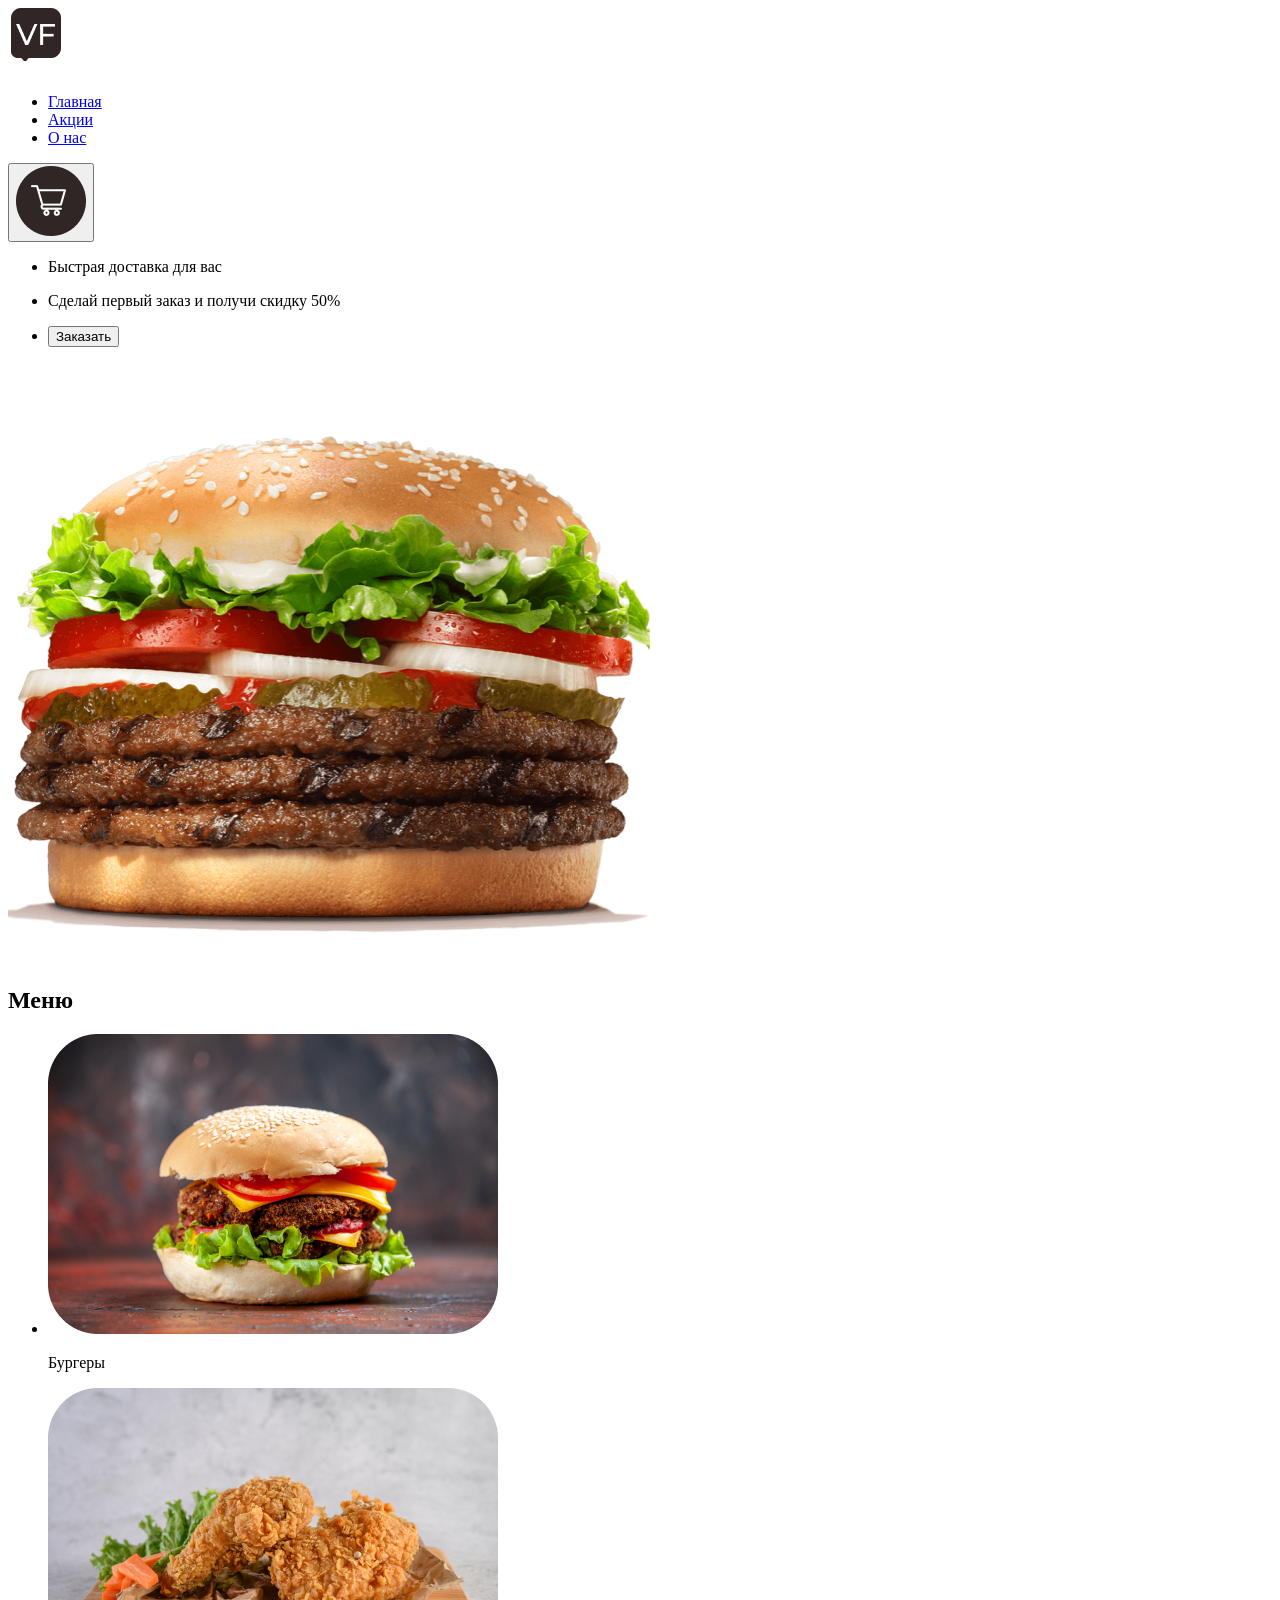
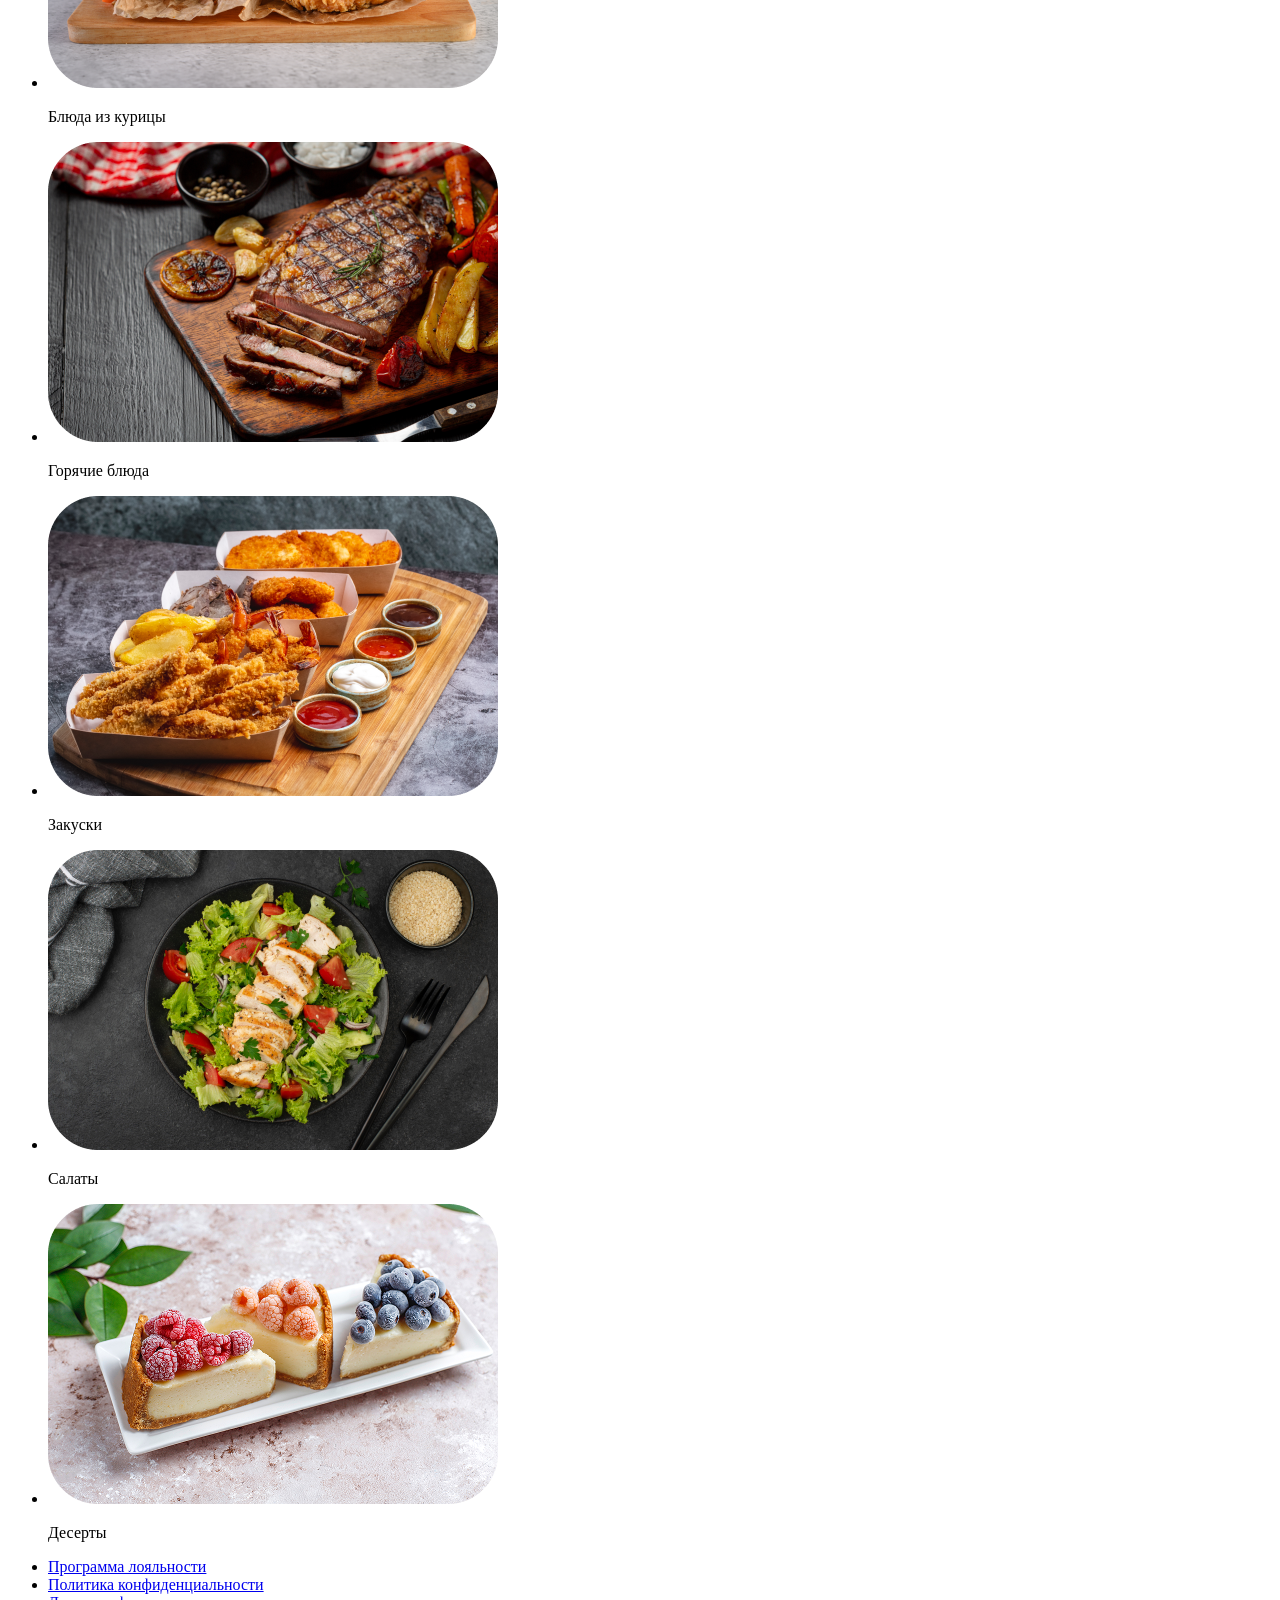
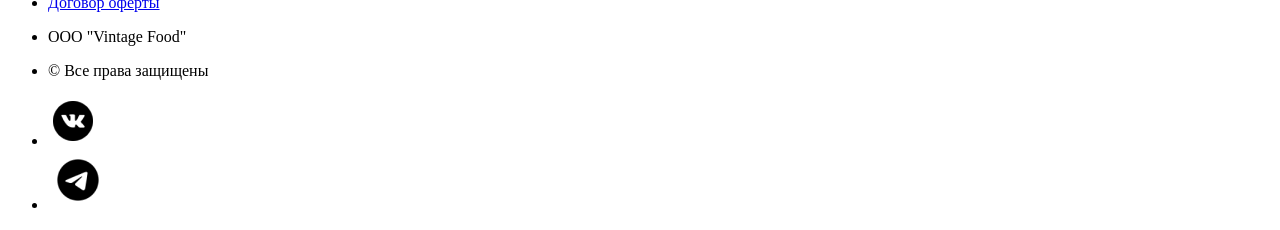
==== project_burger/index.html @ 18a3f458 "html part done" ====
<!DOCTYPE html>
<html lang="en">
<head>
    <meta charset="UTF-8">
    <meta name="viewport" content="width=device-width, initial-scale=1.0">
    <title>Vintage Food</title>
</head>
<body>
    <header class="page_header"> <!--шапка страницы-->
        <nav class="navigation">
            <a href="#"> <!--заглушка ссылки-->
                <img src="images/icon.png" alt="">
            </a>

            <ul class="navigation_list"> <!--список верхний-->
                <li>
                    <a href="#" class="navigation_title_main">Главная</a>
                </li>
                <li>
                    <a href="#" class="navigation_title_main">Акции</a>
                </li>
                <li>
                    <a href="#" class="navigation_title_main">О нас</a>
                </li>
            </ul>

            <button class="navigation_button" type="button">
                <img src="images/cart.png" class="nav_menu_cart_img">
            </button>
        </nav>
        
        <div class="container_page_header"> <!--отдельный контейнер-->
            <ul class="text_header_list">
                <li>
                    <p class="text_header">Быстрая доставка для вас</p>
                </li>
                <li>
                    <p class="text_header_discount">Сделай первый заказ и получи скидку 50%</p>
                </li>
                <li>
                    <button class="container_button_header" type="button">Заказать</button>
                </li>
            </ul>
            <div>
                <img src="images/photo_burger.png" width="642" height="600">
            </div>
        </div>
    </header>

    <main class="page_main"> <!--основная часть страницы-->
        <section class="container_catalog"> <!--Создаем секцию для каталога-->
            <h1 class="catalog_title">Меню</h1>
            <ul class="catalog_list">
                <li class="catalog_item">
                    <img src="images/pic_burger.png" width="450" height="300">
                    <p class="catalog_text">Бургеры</p>
                </li>
                <li class="catalog_item">
                    <img src="images/pic_chicken.png" width="450" height="300">
                    <p class="catalog_text">Блюда из курицы</p>
                </li>
                <li class="catalog_item">
                    <img src="images/pic_meals.png" width="450" height="300">
                    <p class="catalog_text">Горячие блюда</p>
                </li>
                <li class="catalog_item">
                    <img src="images/pic_snack.png" width="450" height="300">
                    <p class="catalog_text">Закуски</p>
                </li>
                <li class="catalog_item">
                    <img src="images/pic_salad.png" width="450" height="300">
                    <p class="catalog_text">Салаты</p>
                </li>
                <li class="catalog_item">
                    <img src="images/pic_desserts.png" width="450" height="300">
                    <p class="catalog_text">Десерты</p>
                </li>
            </ul>
        </section>
    </main>

    <footer class="page_footer"> <!--подвал страницы-->
        <ul class="footer_list">
            <li>
                <a href="#" class="footer_title">Программа лояльности</a>
            </li>
            <li>
                <a href="#" class="footer_title">Политика конфиденциальности</a>
            </li>
            <li>
                <a href="#" class="footer_title">Договор оферты</a>
            </li>
        </ul>

        <ul class="footer_page_text">
            <li>
                <p class="footer_text">ООО "Vintage Food"</p>
            </li>
            <li>
                <p class="footer_text">© Все права защищены</p>
            </li>
        </ul>

        <ul class="footer_contacts">
            <li>
                <a href="#">
                    <img src="images/VK_Circled.png" width="50" height="50">
                </a>
            </li>
            <li>
                <a href="#">
                    <img src="images/Telegram.png" width="60" height="60">
                </a>
            </li>
        </ul>
    </footer>
</body>
</html>
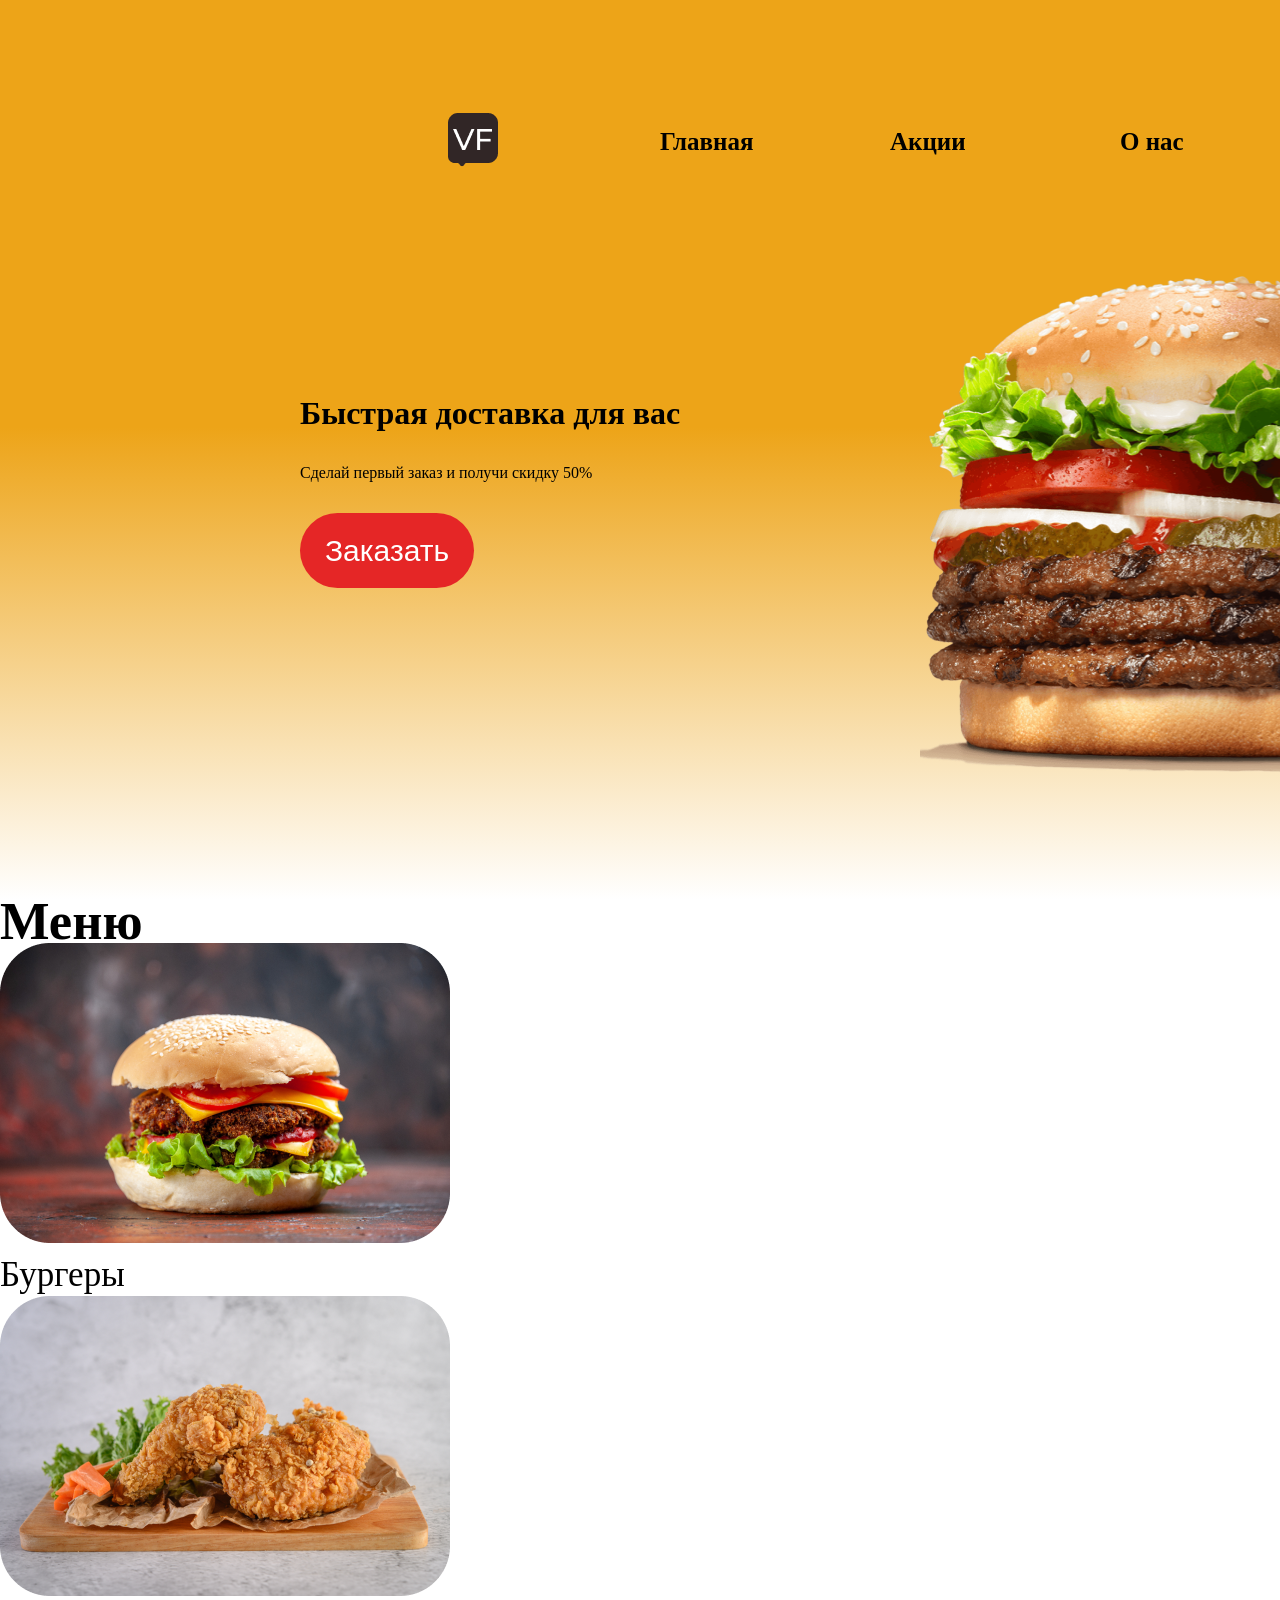
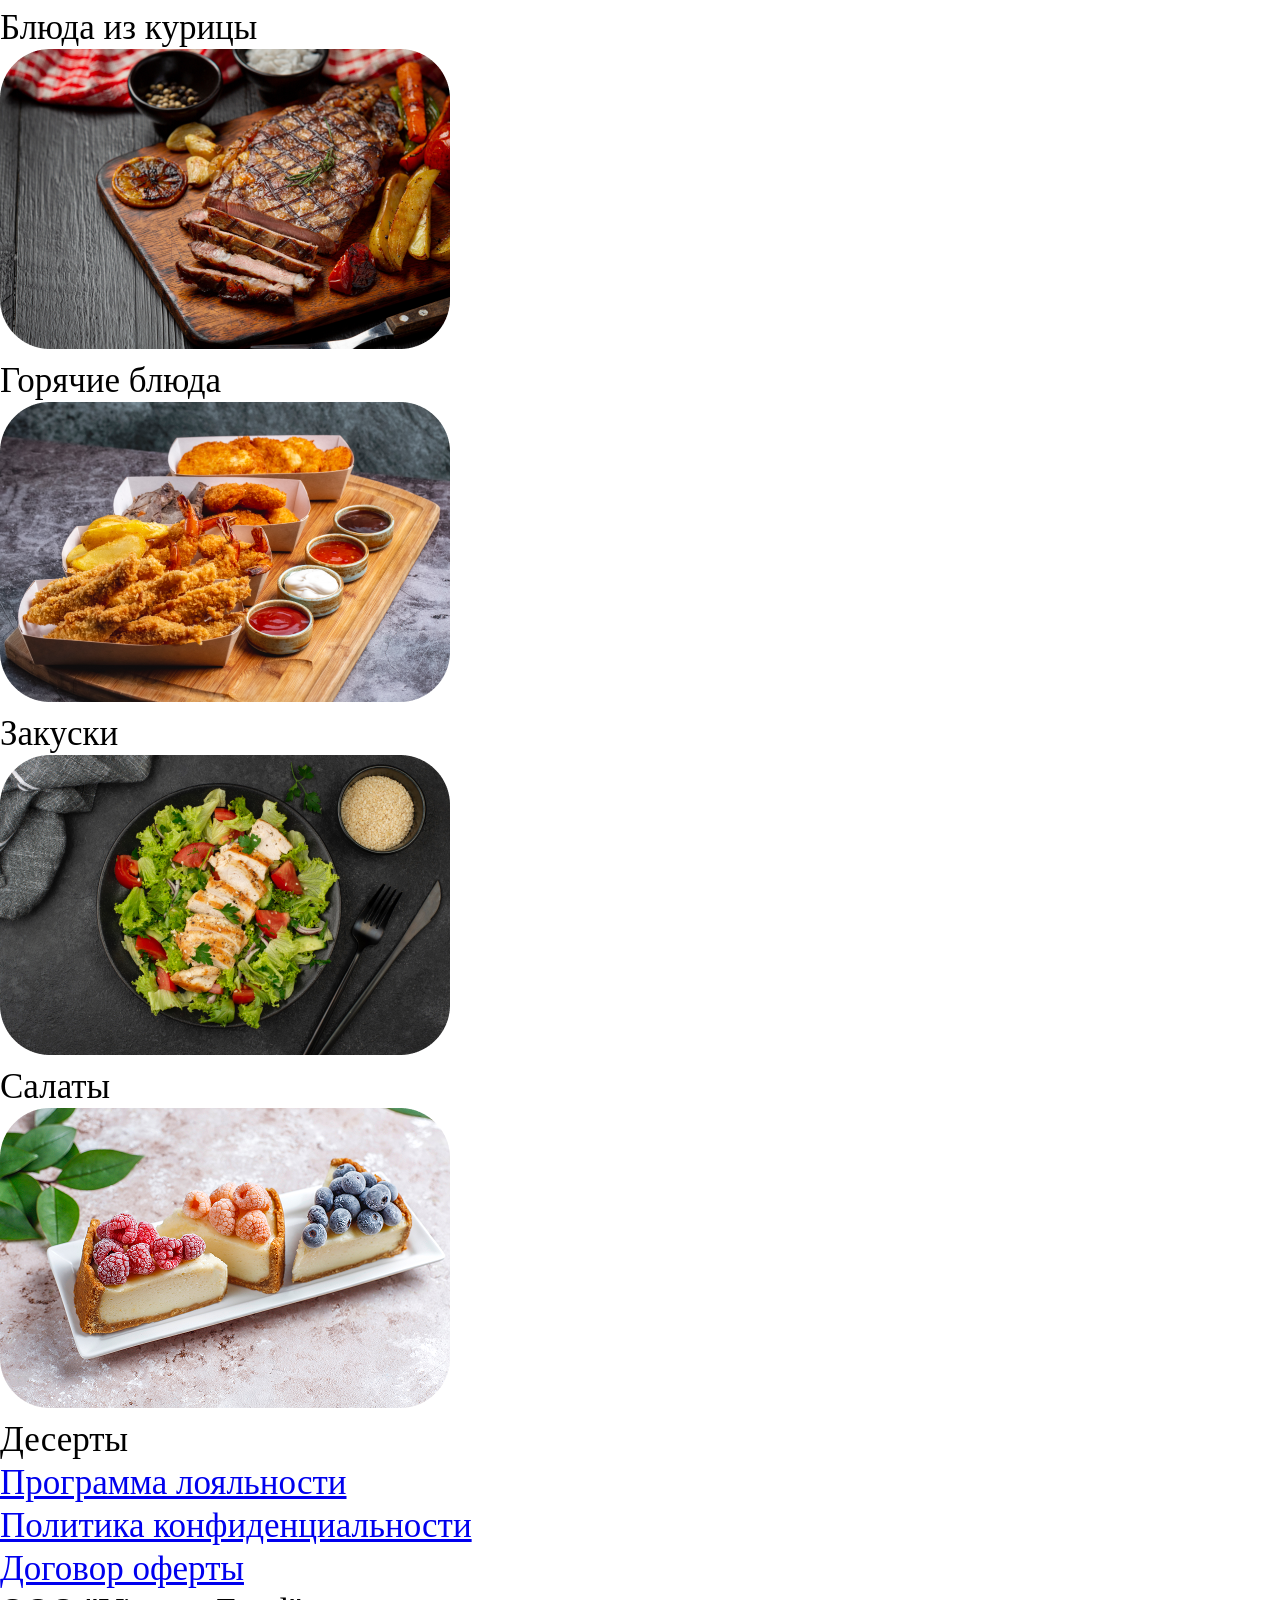
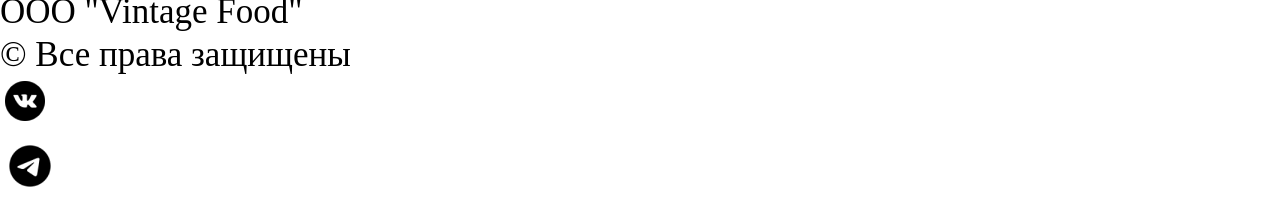
==== commit 1e00c1f8: "header part styles done" ====
--- a/project_burger/index.html
+++ b/project_burger/index.html
@@ -3,15 +3,16 @@
 <head>
     <meta charset="UTF-8">
     <meta name="viewport" content="width=device-width, initial-scale=1.0">
+    <link rel="stylesheet" href="style.css">
     <title>Vintage Food</title>
 </head>
 <body>
     <header class="page_header"> <!--шапка страницы-->
         <nav class="navigation">
             <a href="#"> <!--заглушка ссылки-->
-                <img src="images/icon.png" alt="">
+                <img src="images/icon.png" alt="" class="logo">
             </a>
-
+            
             <ul class="navigation_list"> <!--список верхний-->
                 <li>
                     <a href="#" class="navigation_title_main">Главная</a>
--- a/project_burger/style.css
+++ b/project_burger/style.css
@@ -0,0 +1,116 @@
+* {
+    padding: 0; /* отменяем отступы внутри элементов */
+    margin: 0; /* отменяем отступы вокруг элементов */
+    box-sizing: border-box; /* включает padding и border ВНУТРЬ заданной ширины */
+}
+
+html {
+    height: 100%;
+}
+
+body{
+    margin: 0 auto; /* отступ снизу и сверху, автомат. выравнивание (по горизонтали)*/
+    height: 100%; /* высота элемента body от высоты родительского эл-та */
+    flex-direction: column; /* вертикальное направление главной оси контейнера */ 
+    font-weight: 500;
+    font-size: 35px;
+    line-height: 43px; /* расстояние между строками */
+    color: black;
+    background-color: white;
+}
+
+/* -------- шапка ---------*/
+
+.page_header{
+    width: 1900px;
+    min-height: 900px;
+    background: linear-gradient(180deg, #EDA418 47.5%, rgba(237, 164, 24, 0) 100%);
+}
+
+.navigation{
+    display: flex; 
+    flex-wrap: wrap; /* переносит эл-ты на новую строку, если не помещаются */
+    justify-content: center; /* чтобы все эл-ты располагались в центре*/
+    min-height: 70px;
+    padding-top: 105px; 
+    padding-right: 65px;
+}
+
+.logo{
+    display: block; /* элемент logo как блочный элемент*/
+    margin-top: 8px;
+
+}
+
+.navigation_list{
+    display: flex;
+    flex-wrap: wrap;
+    gap: 30px; /* промежуток между элементами */
+    margin: auto 0;
+    padding: 0;
+    margin-left: 149px;
+    list-style: none; /* удаляет маркеры списка из элементов */
+}
+
+.navigation_title_main{
+    display: block;
+    min-width: 200px;
+    font-weight: 700;
+    font-size: 25px;
+    line-height: 30px;
+    text-decoration: none; /* убрать подчеркивания*/
+    color: black;
+}
+
+.navigation_button{
+    display: inline-block; /* элемент как встроенный блок*/
+    width: 70px;
+    height: 70px;
+    background-color: black;
+    border: none; /* удаляет границу у элемента*/
+    border-radius: 100px;
+}
+.container_page_header{
+    display: flex;
+    padding-top: 25px;
+    gap: 20px;
+    padding-left: 300px;
+}
+.text_header_list{
+    width: 600px;
+    margin: 0;
+    padding: 0;
+    list-style: none;
+}
+.text_header{
+    margin: 0;
+    padding: 0;
+    padding-top: 190px;
+    font-weight: 800;
+    font-size: 32px;
+    line-height: 40px;
+}
+.text_header_discount{
+    margin: 0;
+    padding: 0;
+    padding-top: 30px;
+    padding-bottom: 30px;
+    font-weight: 400;
+    font-size: 16px;
+    line-height: 20px;
+}
+.container_button_header{
+    display: block;
+    margin: 0;
+    padding: 25px;
+    font-weight: 400;
+    font-size: 30px;
+    line-height: 25px;
+    color: white;
+    background: #E52626;
+    border-radius: 50px;
+    border: none;
+}
+
+/* -------- основная часть (меню) ---------*/
+
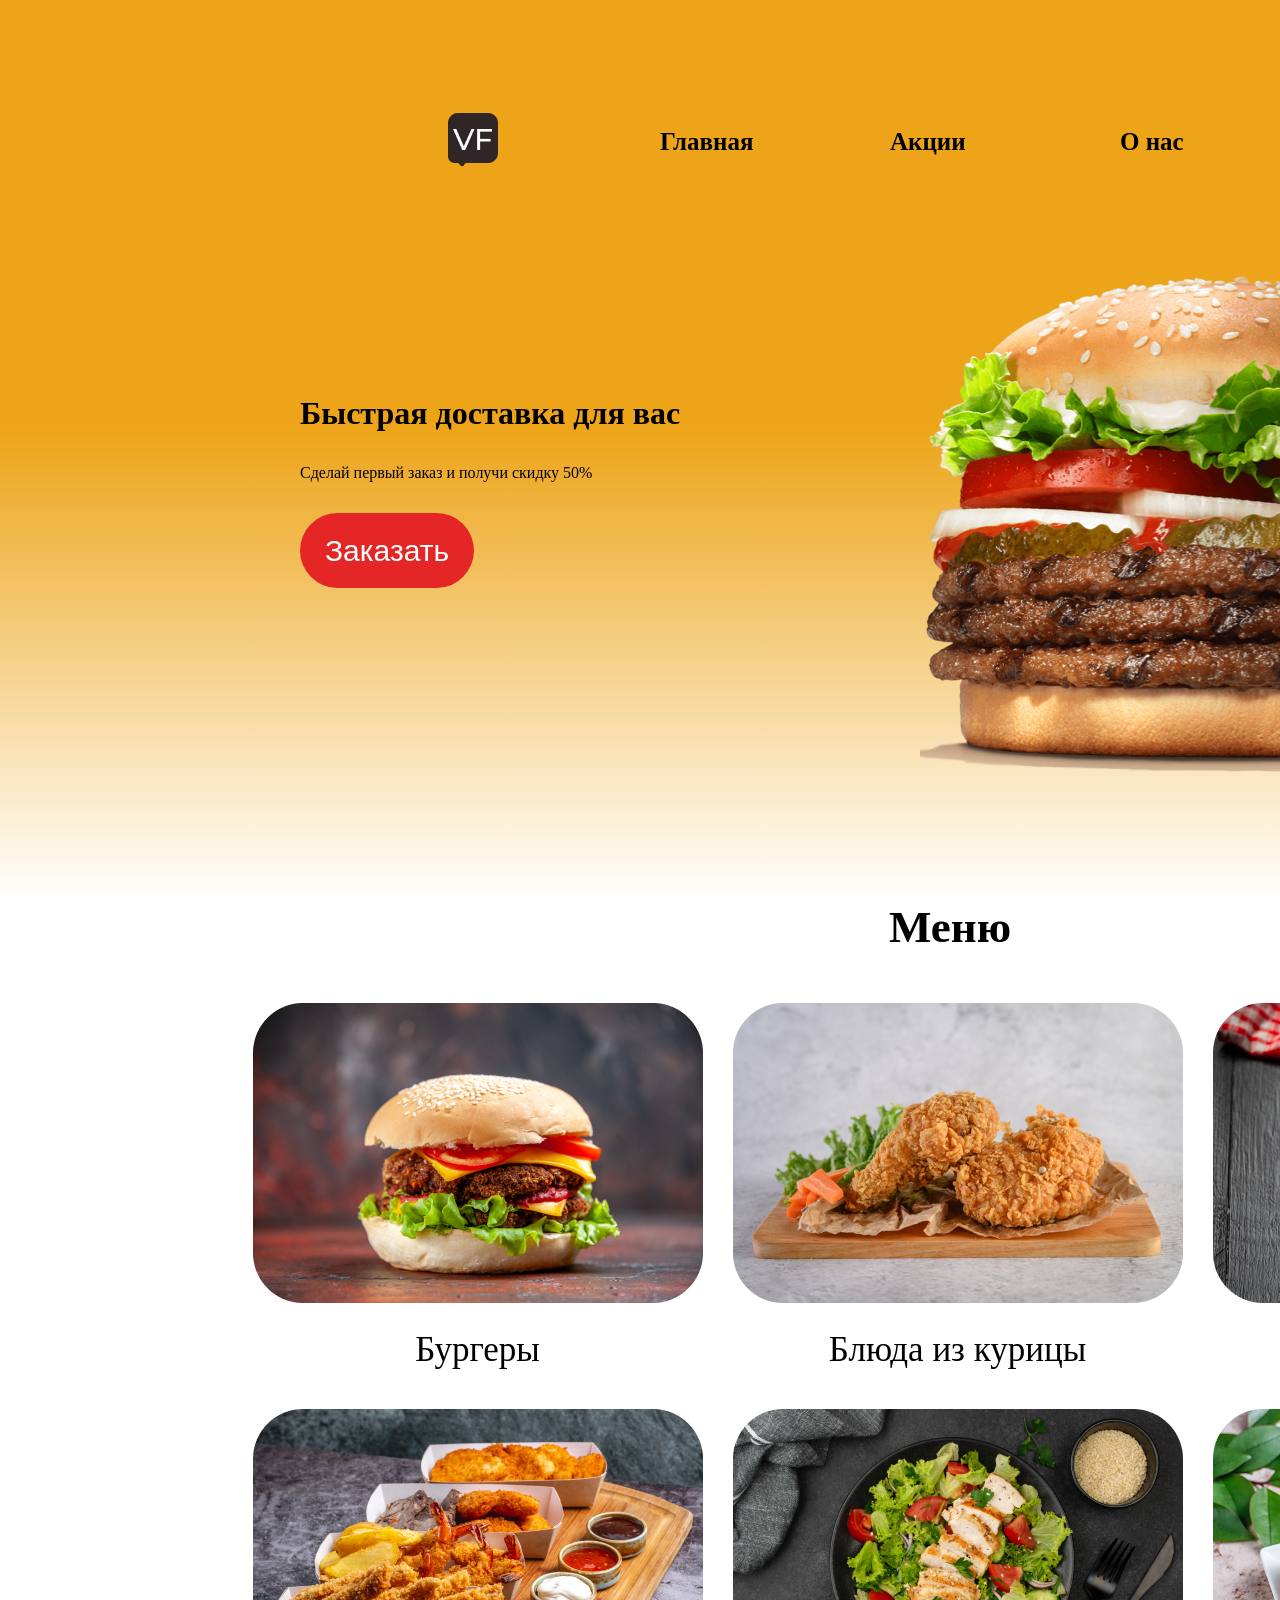
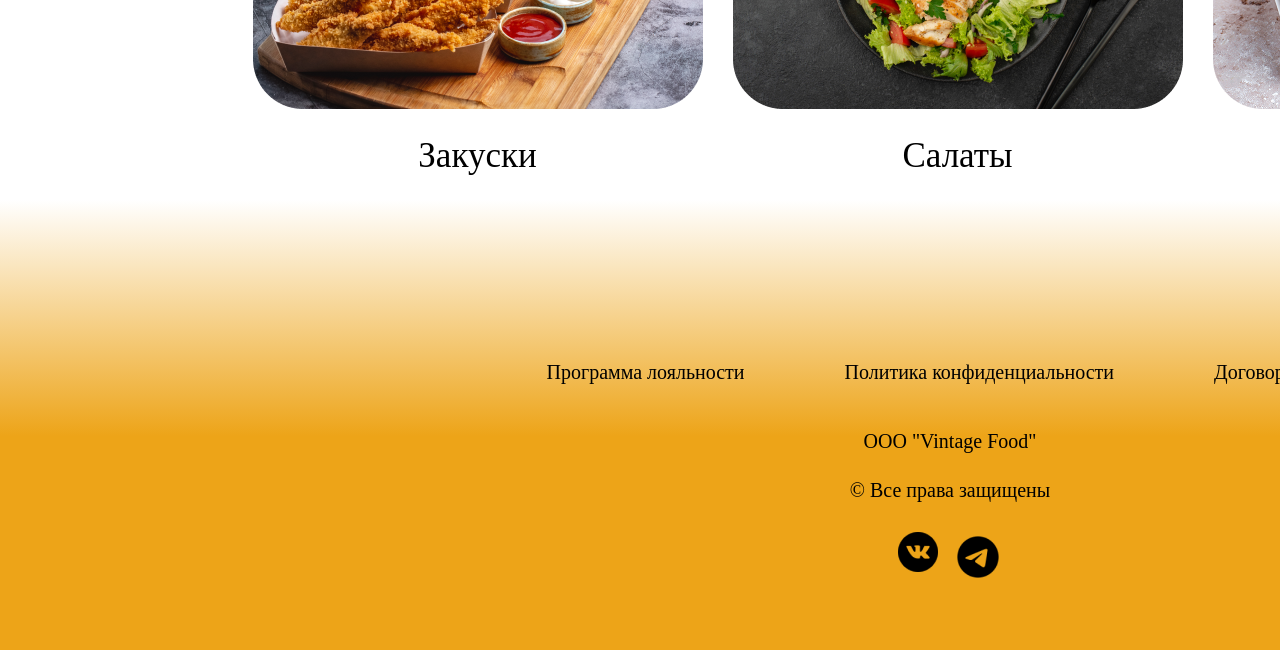
==== commit b96ef152: "footer part done" ====
--- a/project_burger/index.html
+++ b/project_burger/index.html
@@ -105,12 +105,12 @@
         <ul class="footer_contacts">
             <li>
                 <a href="#">
-                    <img src="images/VK_Circled.png" width="50" height="50">
+                    <img src="images/VK_Circled.png" width="50" height="50" class="footer_images">
                 </a>
             </li>
             <li>
                 <a href="#">
-                    <img src="images/Telegram.png" width="60" height="60">
+                    <img src="images/Telegram.png" width="60" height="60" class="footer_images">
                 </a>
             </li>
         </ul>
--- a/project_burger/style.css
+++ b/project_burger/style.css
@@ -114,3 +114,102 @@
 
 /* -------- основная часть (меню) ---------*/
 
+.page_main{
+    width: 1900px;
+    min-height: 900px;
+    background: white;
+    text-align: center;
+}
+
+.container_catalog{
+    display: flex; 
+    flex-wrap: wrap;
+    justify-content: center; 
+}
+
+.catalog_title{
+    margin: 0;
+    padding: 0;
+    color: black;
+    font-weight: 600;
+    font-size: 45px;
+    line-height: 55px;
+}
+
+.catalog_list{
+    display: flex; 
+    flex-wrap: wrap;
+    justify-content: center;
+    margin: 0;
+    margin-left: 15px; 
+    gap: 38px 30px;
+    margin-top: 48px;
+    list-style: none;
+}
+
+.catalog_text{
+    margin: 0;
+    padding: 0;
+    padding-top: 15px;
+    font-weight: 500;
+    font-size: 35px;
+    line-height: 43px;
+    color: black;
+}
+
+/* -------- футер (подвал) страницы ---------*/
+
+.page_footer{
+    width: 1900px;
+    min-height: 450px;
+    background: linear-gradient(0deg, #EDA418 47.5%, rgba(237, 164, 24, 0) 100%);
+    text-align: center;
+}
+
+.footer_list{
+    display: flex; 
+    flex-wrap: wrap;
+    margin: 0;
+    padding: 0;
+    padding-top: 160px;
+    font-weight: 400;
+    font-size: 20px;
+    line-height: 24px;
+    justify-content: center;
+    list-style: none;
+    gap: 100px;
+}
+
+.footer_title{
+    margin: 0;
+    padding: 0;
+    color: black;
+    text-decoration: none;
+}
+
+.footer_page_text{
+    margin: 0;
+    padding: 0;
+    padding-top: 20px;
+    font-weight: 500;
+    font-size: 20px;
+    line-height: 24px;
+    list-style: none; 
+}
+
+.footer_text{
+    padding-top: 25px;
+}
+
+.footer_contacts{
+    display: flex;
+    flex-wrap: wrap;
+    gap: 5px;
+    justify-content: center;
+    list-style: none;
+    padding-top: 25px;
+}
+
+.footer_images{
+    display: block;
+}
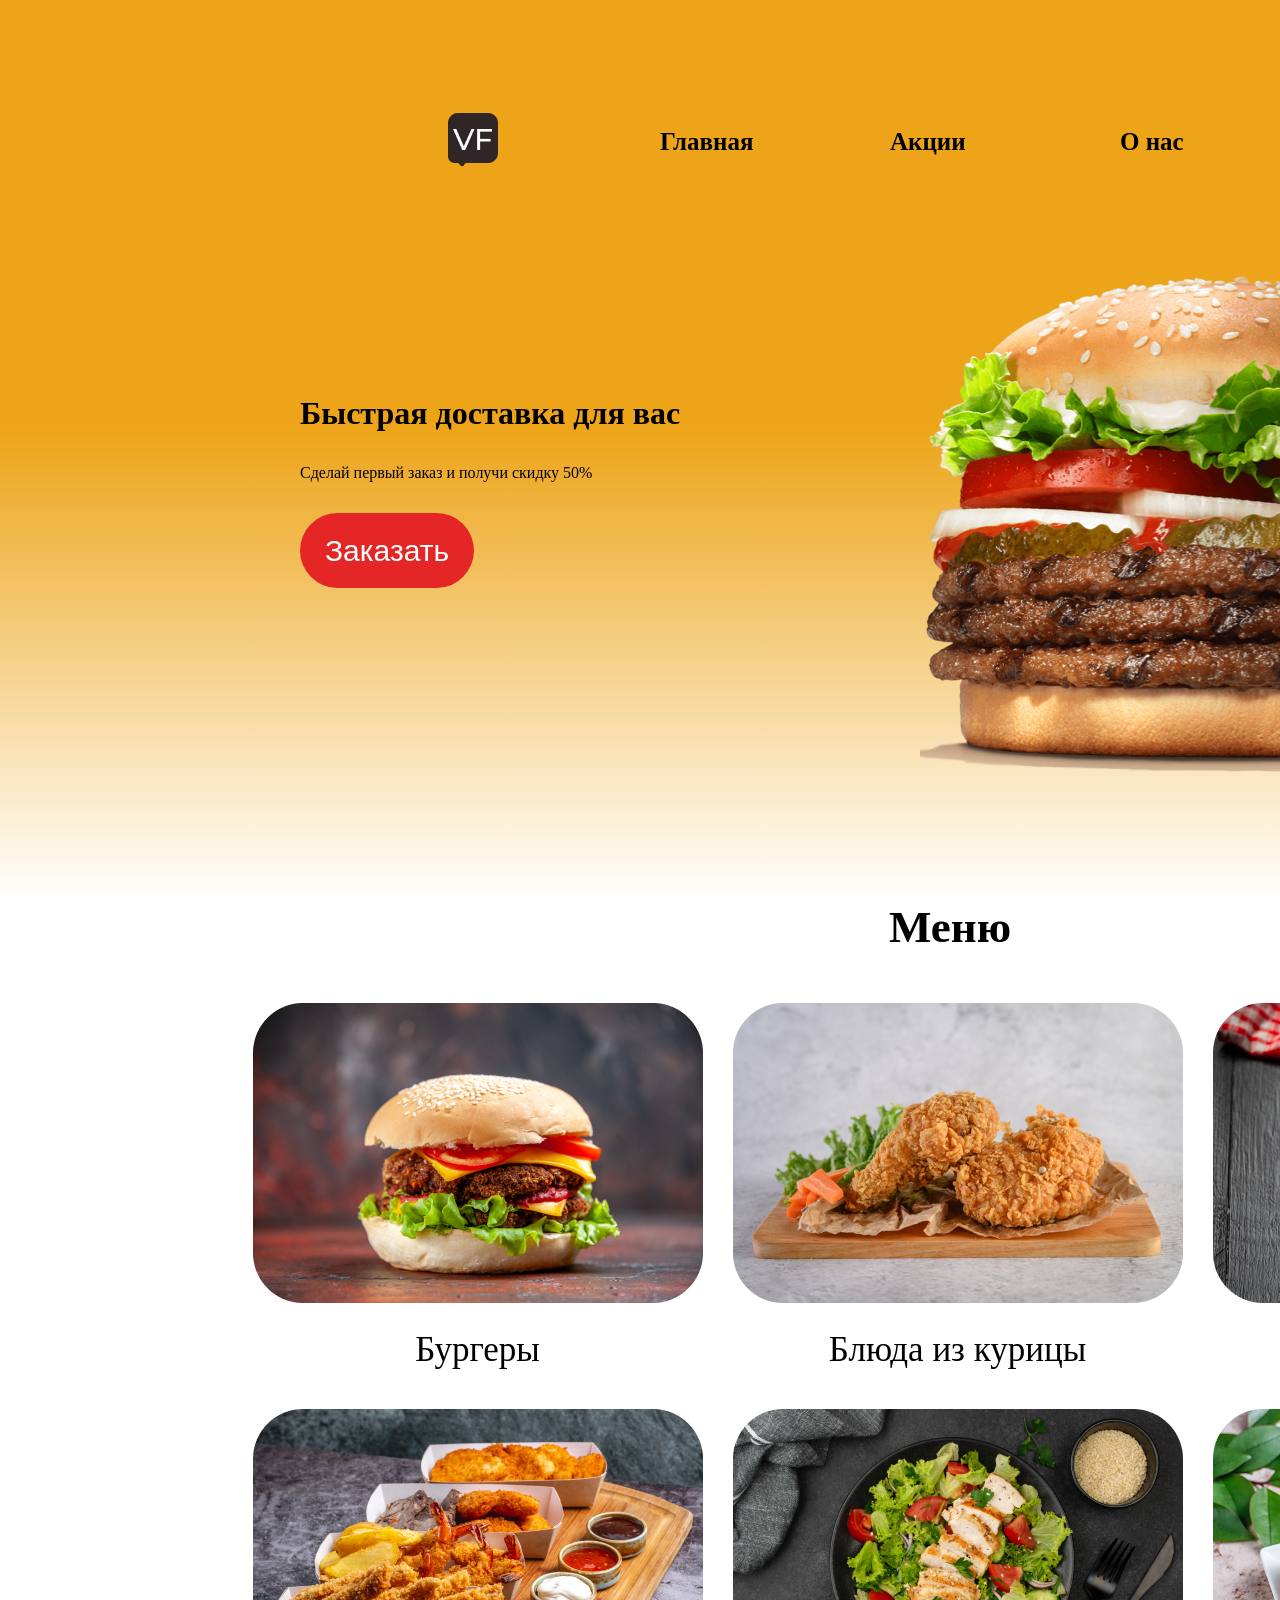
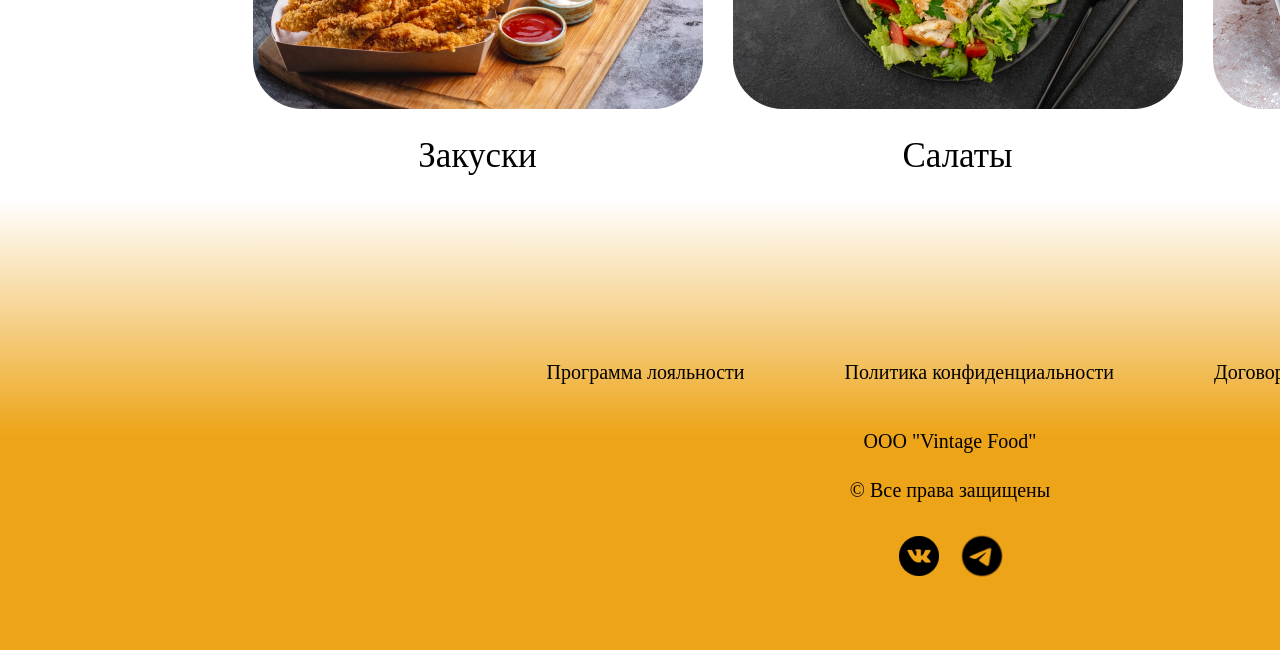
==== commit 7c2723f8: "small fix (icons)" ====
--- a/project_burger/index.html
+++ b/project_burger/index.html
@@ -105,12 +105,12 @@
         <ul class="footer_contacts">
             <li>
                 <a href="#">
-                    <img src="images/VK_Circled.png" width="50" height="50" class="footer_images">
+                    <img src="images/VK_Circled.png" width="50" height="50" class="footer_images_vk">
                 </a>
             </li>
             <li>
                 <a href="#">
-                    <img src="images/Telegram.png" width="60" height="60" class="footer_images">
+                    <img src="images/Telegram.png" width="58" height="58" class="footer_images_tg">
                 </a>
             </li>
         </ul>
--- a/project_burger/style.css
+++ b/project_burger/style.css
@@ -210,6 +210,6 @@
     padding-top: 25px;
 }
 
-.footer_images{
-    display: block;
+.footer_images_vk{
+    margin: 4px;
 }
